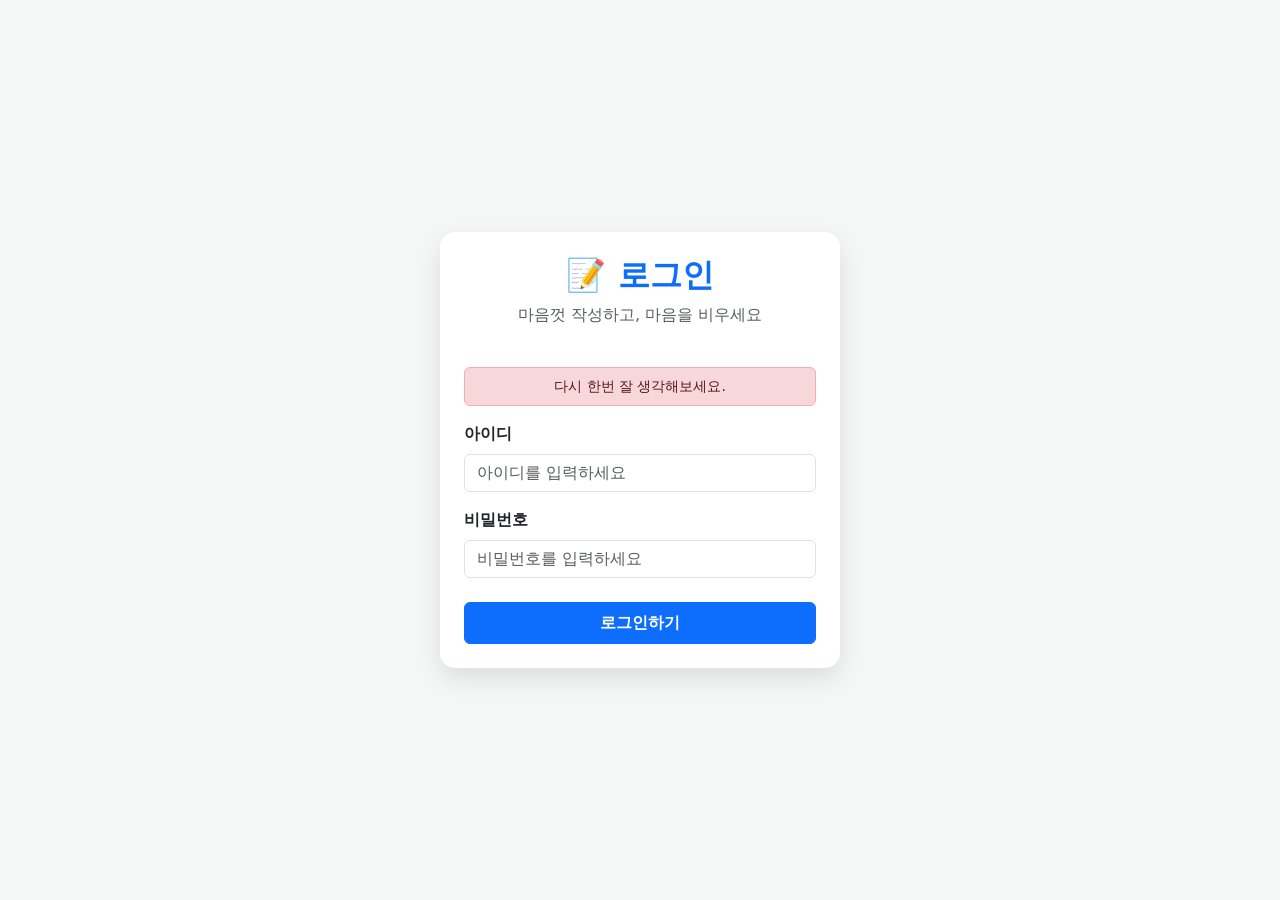
==== src/main/resources/templates/login.html @ e65e96ab "init: first commit" ====
<!DOCTYPE html>
<html xmlns:th="http://www.thymeleaf.org">
<head>
    <meta charset="UTF-8">
    <title>로그인 - 메모정 </title>
    <link href="https://cdn.jsdelivr.net/npm/bootstrap@5.3.0/dist/css/bootstrap.min.css" rel="stylesheet">
    <style>
        body { background-color: #f4f7f6; display: flex; align-items: center; justify-content: center; height: 100vh; }
        .login-card { width: 100%; max-width: 400px; border: none; border-radius: 15px; box-shadow: 0 10px 25px rgba(0,0,0,0.1); }
    </style>
</head>
<body>
    <div class="card login-card p-4">
        <div class="text-center mb-4">
            <h2 class="fw-bold text-primary">📝 로그인</h2>
            <p class="text-muted">마음껏 작성하고, 마음을 비우세요</p>
        </div>

        <div th:if="${param.error}" class="alert alert-danger p-2 small text-center">
            다시 한번 잘 생각해보세요.
        </div>

        <form th:action="@{/login}" method="post">
            <div class="mb-3">
                <label class="form-label fw-bold">아이디</label>
                <input type="text" name="username" class="form-control" placeholder="아이디를 입력하세요" required>
            </div>
            <div class="mb-3">
                <label class="form-label fw-bold">비밀번호</label>
                <input type="password" name="password" class="form-control" placeholder="비밀번호를 입력하세요" required>
            </div>
            <button type="submit" class="btn btn-primary w-100 fw-bold py-2 mt-2">로그인하기</button>
        </form>
    </div>
</body>
</html>
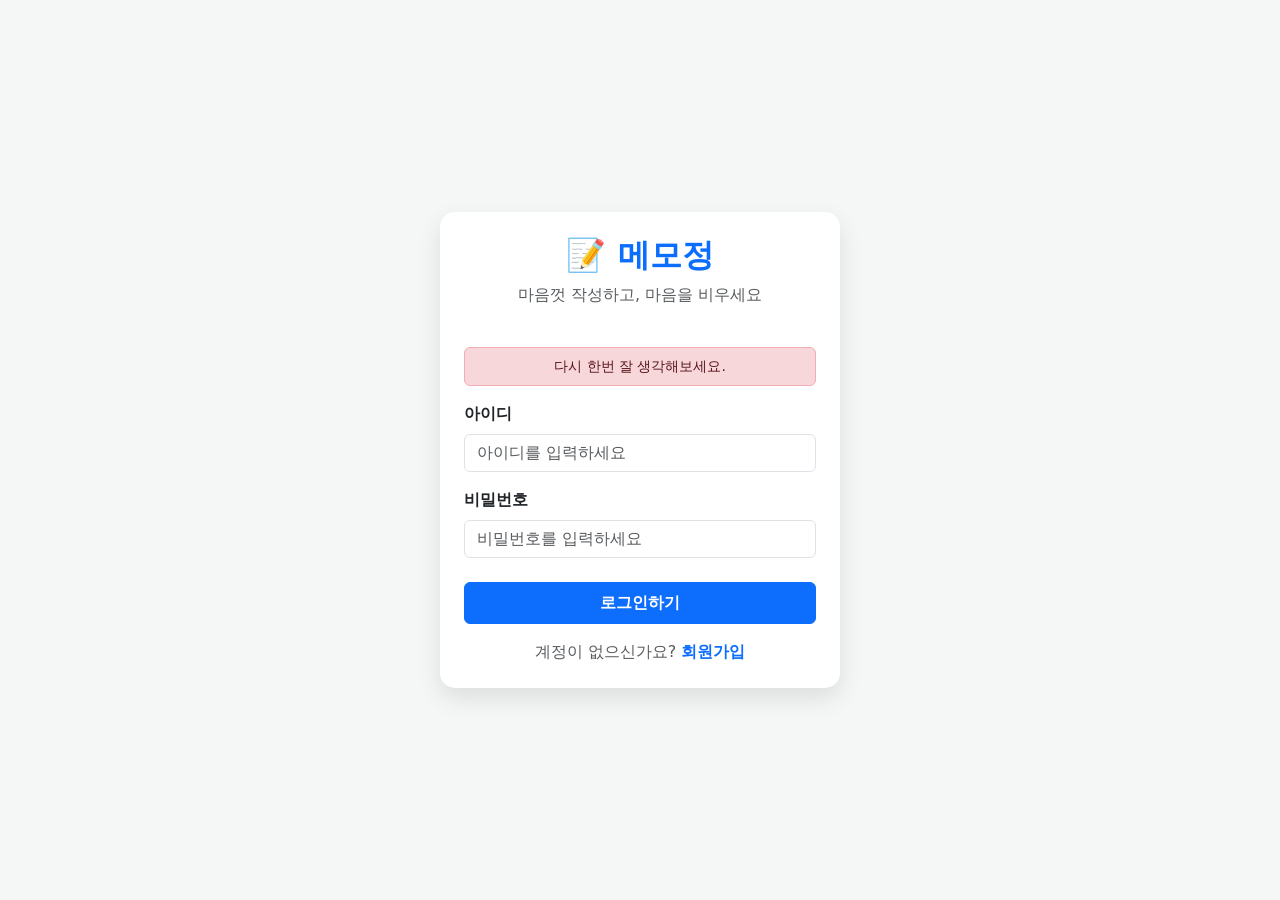
==== commit 7950f8f3: "fix: 코드와 기능 추가" ====
--- a/src/main/resources/templates/login.html
+++ b/src/main/resources/templates/login.html
@@ -12,7 +12,7 @@
 <body>
     <div class="card login-card p-4">
         <div class="text-center mb-4">
-            <h2 class="fw-bold text-primary">📝 로그인</h2>
+            <h2 class="fw-bold text-primary">📝 메모정</h2>
             <p class="text-muted">마음껏 작성하고, 마음을 비우세요</p>
         </div>
 
@@ -30,7 +30,12 @@
                 <input type="password" name="password" class="form-control" placeholder="비밀번호를 입력하세요" required>
             </div>
             <button type="submit" class="btn btn-primary w-100 fw-bold py-2 mt-2">로그인하기</button>
+			<div class="text-center mt-3">
+				    <span class="text-muted">계정이 없으신가요?</span>
+				    <a th:href="@{/user/signup}" class="text-primary fw-bold text-decoration-none">회원가입</a>
+			</div>
         </form>
     </div>
+	
 </body>
 </html>
